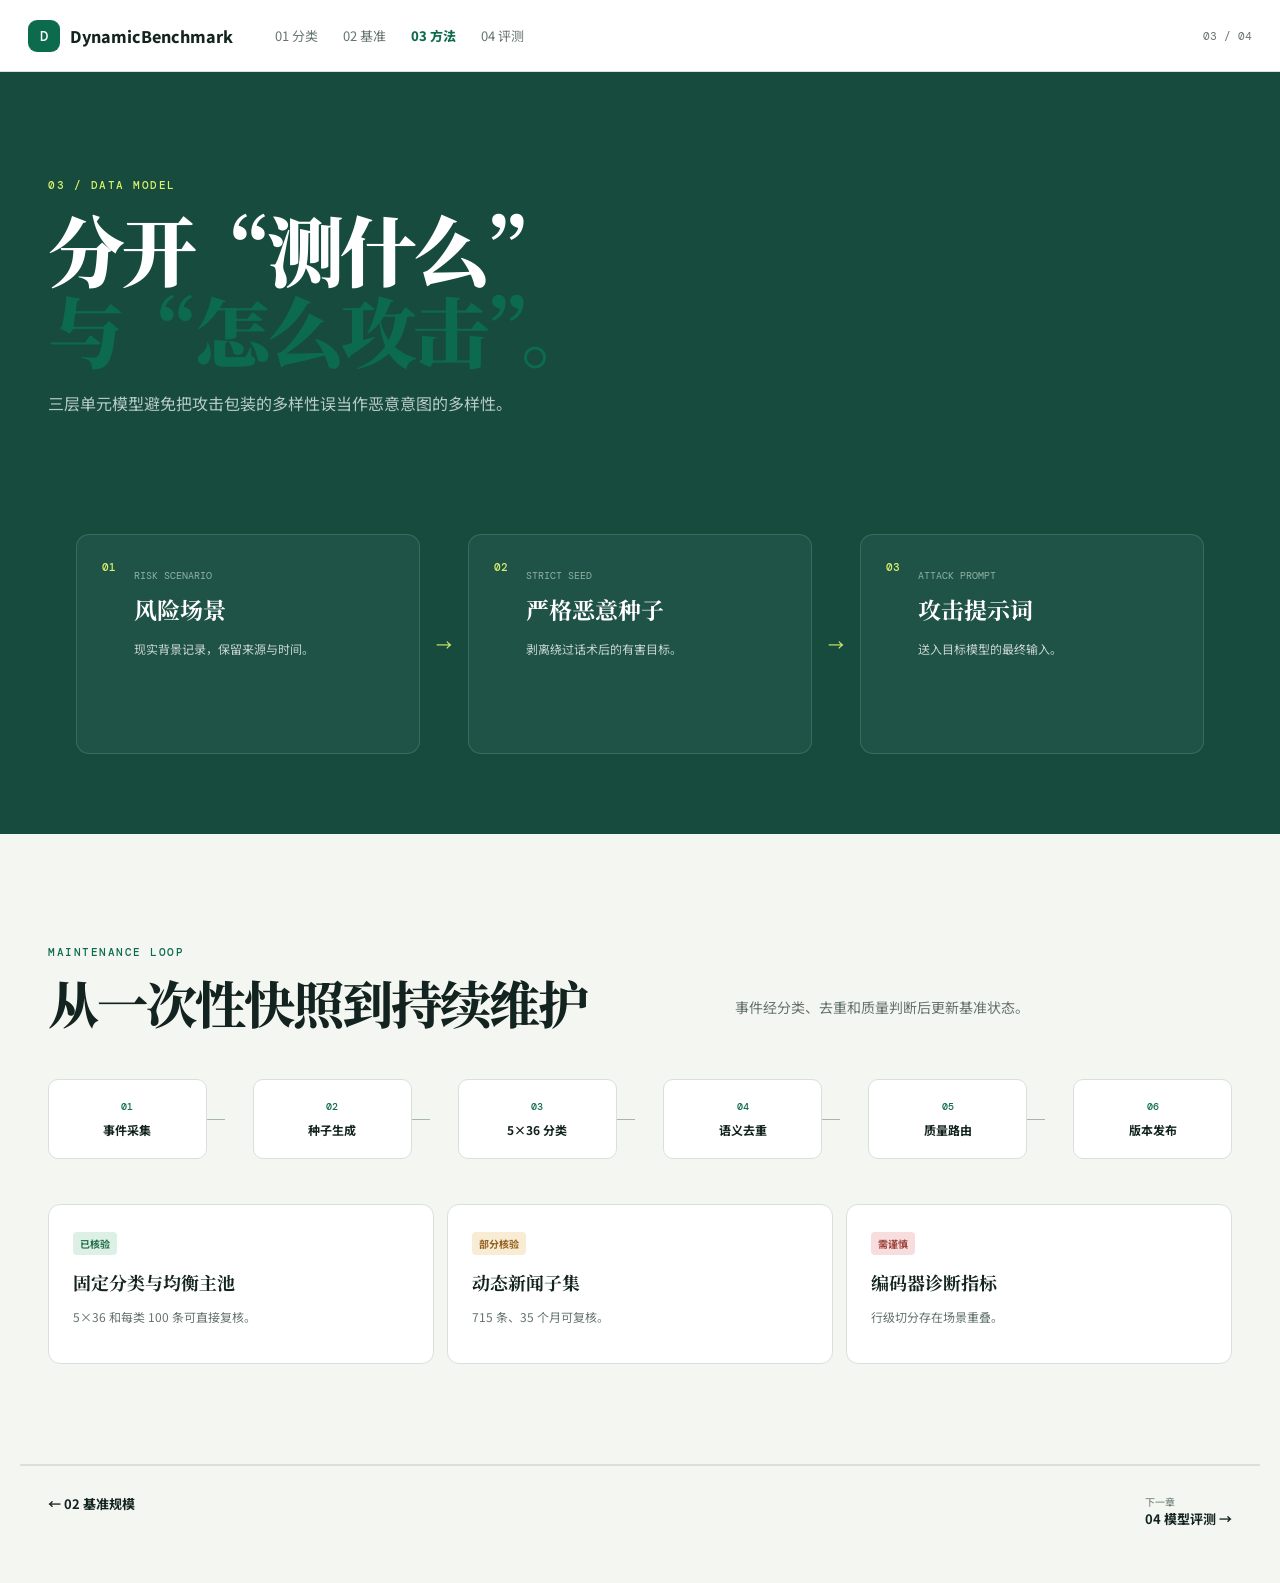
==== methodology.html @ c8704308 "Add files via upload" ====
<!doctype html><html lang="zh-CN"><head><meta charset="utf-8"><meta name="viewport" content="width=device-width,initial-scale=1"><title>03 数据模型｜DynamicBenchmark</title><link rel="stylesheet" href="styles.css"><link rel="stylesheet" href="pages.css"></head><body><header class="site-nav"><a class="brand" href="index.html"><span class="brand-icon">D</span>DynamicBenchmark</a><nav><a href="taxonomy.html">01 分类</a><a href="benchmark.html">02 基准</a><a class="active" href="methodology.html">03 方法</a><a href="evaluation.html">04 评测</a></nav><span class="version">03 / 04</span></header><main><section class="page-hero dark"><p class="section-index">03 / DATA MODEL</p><h1>分开“测什么”<br><em>与“怎么攻击”。</em></h1><p>三层单元模型避免把攻击包装的多样性误当作恶意意图的多样性。</p></section><section class="data-model page-content"><div class="layer-flow section-shell"><article><span>01</span><div><small>RISK SCENARIO</small><h3>风险场景</h3><p>现实背景记录，保留来源与时间。</p></div></article><i>→</i><article><span>02</span><div><small>STRICT SEED</small><h3>严格恶意种子</h3><p>剥离绕过话术后的有害目标。</p></div></article><i>→</i><article><span>03</span><div><small>ATTACK PROMPT</small><h3>攻击提示词</h3><p>送入目标模型的最终输入。</p></div></article></div></section><section class="maintenance section-shell"><div class="section-head"><div><p class="section-index">MAINTENANCE LOOP</p><h2>从一次性快照到持续维护</h2></div><p>事件经分类、去重和质量判断后更新基准状态。</p></div><div class="pipeline"><div><b>01</b><span>事件采集</span></div><i></i><div><b>02</b><span>种子生成</span></div><i></i><div><b>03</b><span>5×36 分类</span></div><i></i><div><b>04</b><span>语义去重</span></div><i></i><div><b>05</b><span>质量路由</span></div><i></i><div><b>06</b><span>版本发布</span></div></div><div class="audit-grid"><article><span class="status supported">已核验</span><h3>固定分类与均衡主池</h3><p>5×36 和每类 100 条可直接复核。</p></article><article><span class="status partial">部分核验</span><h3>动态新闻子集</h3><p>715 条、35 个月可复核。</p></article><article><span class="status caution">需谨慎</span><h3>编码器诊断指标</h3><p>行级切分存在场景重叠。</p></article></div></section><nav class="chapter-nav section-shell"><a href="benchmark.html">← 02 基准规模</a><a href="evaluation.html"><span>下一章</span>04 模型评测 →</a></nav></main></body></html>
---- styles.css ----
@import url('https://fonts.googleapis.com/css2?family=DM+Mono:wght@400;500&family=Noto+Sans+SC:wght@400;500;600;700;800&family=Noto+Serif+SC:wght@600;700;900&display=swap');
:root{--ink:#13231f;--muted:#64736e;--paper:#f4f6f1;--white:#fff;--line:#d9e0da;--green:#0c6b4d;--green2:#164b3e;--mint:#d9f06b;--orange:#ea7d45;--blue:#5d8fa8;--red:#c95850}*{box-sizing:border-box}html{scroll-behavior:smooth}body{margin:0;background:var(--paper);color:var(--ink);font-family:'Noto Sans SC',sans-serif}.site-nav{height:72px;position:sticky;top:0;z-index:20;display:flex;align-items:center;gap:42px;padding:0 max(28px,calc((100vw - 1240px)/2));background:rgba(255,255,255,.94);backdrop-filter:blur(14px);border-bottom:1px solid var(--line)}.brand{display:flex;align-items:center;gap:10px;color:var(--ink);font-weight:800;text-decoration:none}.brand-icon{display:grid;place-items:center;width:32px;height:32px;background:var(--green);border-radius:9px;color:#fff;font:500 14px 'DM Mono'}.site-nav nav{display:flex;gap:25px;flex:1}.site-nav nav a{color:var(--muted);font-size:13px;text-decoration:none}.site-nav nav a:hover{color:var(--green)}.version{font:11px 'DM Mono';color:var(--muted)}.section-shell{max-width:1240px;margin:auto;padding-left:28px;padding-right:28px}.hero{min-height:720px;display:grid;grid-template-columns:1.08fr .92fr;align-items:center;gap:70px;padding-top:70px;padding-bottom:85px}.kicker,.section-index,.mini-label{font:500 11px 'DM Mono';letter-spacing:1.5px;color:var(--green)}h1{margin:16px 0 26px;font:900 clamp(56px,7vw,94px)/1.05 'Noto Serif SC',serif;letter-spacing:-4px}h1 em{color:var(--green);font-style:normal}.hero-lead{max-width:690px;color:#4e5e58;font-size:17px;line-height:1.9}.hero-actions{display:flex;gap:12px;margin:31px 0}.hero-actions a{padding:12px 17px;border-radius:8px;font-size:13px;font-weight:700;text-decoration:none}.primary{background:var(--green);color:#fff}.secondary{border:1px solid var(--line);background:#fff;color:var(--ink)}.hero-proof{display:flex;flex-wrap:wrap;gap:8px}.hero-proof span{padding:6px 9px;background:#e7ece6;border-radius:20px;color:#586861;font-size:11px}.hero-visual{position:relative;aspect-ratio:1;display:grid;place-items:center}.core{z-index:3;width:220px;height:220px;display:flex;flex-direction:column;align-items:center;justify-content:center;background:var(--green2);border:8px solid #e7eee8;border-radius:50%;color:#fff;box-shadow:0 20px 60px #1e483830}.core small{font:10px 'DM Mono';color:var(--mint)}.core strong{font:700 52px 'Noto Serif SC'}.core span{font-size:12px;color:#cbd9d4}.orbit{position:absolute;border:1px solid #bfd0c6;border-radius:50%}.orbit-a{inset:12%}.orbit-b{inset:2%;border-style:dashed}.satellite{position:absolute;z-index:4;min-width:112px;padding:13px 15px;background:#fff;border:1px solid var(--line);border-radius:10px;box-shadow:0 10px 35px #163c2e15}.satellite b,.satellite small{display:block}.satellite b{font:700 25px 'Noto Serif SC'}.satellite small{color:var(--muted);font-size:10px}.sat-a{top:12%;left:2%}.sat-b{right:0;top:27%}.sat-c{left:12%;bottom:10%}.taxonomy,.inventory,.maintenance,.evaluation{padding-top:100px;padding-bottom:100px}.section-head{display:grid;grid-template-columns:1.1fr .9fr;gap:80px;align-items:end;margin-bottom:38px}.section-head h2{max-width:700px;margin:8px 0 0;font:800 clamp(34px,4vw,54px)/1.25 'Noto Serif SC';letter-spacing:-2px}.section-head>p{color:var(--muted);font-size:14px;line-height:1.8}.domain-tabs{display:flex;gap:8px;overflow:auto;padding-bottom:10px}.domain-tab{border:1px solid var(--line);background:#fff;border-radius:9px;padding:12px 14px;color:var(--muted);font-size:12px;cursor:pointer;white-space:nowrap}.domain-tab b{margin-left:8px;font:500 11px 'DM Mono'}.domain-tab.active{background:var(--green);border-color:var(--green);color:#fff}.domain-panel{display:grid;grid-template-columns:.72fr 1.28fr;gap:18px;margin-top:16px}.domain-summary,.label-grid{background:#fff;border:1px solid var(--line);border-radius:14px}.domain-summary{padding:30px}.domain-summary .domain-no{font:500 11px 'DM Mono';color:var(--green)}.domain-summary h3{font:700 28px 'Noto Serif SC';margin:13px 0}.domain-summary p{color:var(--muted);font-size:13px;line-height:1.75}.label-grid{display:grid;grid-template-columns:repeat(2,1fr);gap:1px;padding:8px;background:var(--line)}.label{display:flex;align-items:center;gap:12px;padding:14px;background:#fff}.label b{color:#9aa8a1;font:500 10px 'DM Mono'}.label span{font-size:13px}.evidence-note{margin-top:18px;color:#697872;font-size:11px;line-height:1.7}.evidence-note span{margin-right:8px;padding:3px 6px;border:1px solid #bac8c0;border-radius:4px;color:var(--green);font-weight:700}.inventory{border-top:1px solid var(--line)}.metric-grid{display:grid;grid-template-columns:repeat(4,1fr);gap:13px}.metric-card{min-height:230px;padding:24px;background:#fff;border:1px solid var(--line);border-radius:13px}.metric-card.accent{background:var(--green);color:#fff}.metric-card span{font:500 11px 'DM Mono';color:var(--green)}.metric-card.accent span{color:var(--mint)}.metric-card strong{display:block;margin:16px 0 10px;font:800 45px 'Noto Serif SC'}.metric-card p{color:var(--muted);font-size:12px;line-height:1.75}.metric-card.accent p{color:#cee0d8}.composition-card{display:grid;grid-template-columns:.8fr 1.2fr;gap:60px;margin-top:16px;padding:34px;background:#e8ede7;border-radius:14px}.composition-card h3{font:700 24px 'Noto Serif SC';margin:7px 0}.composition-card p{color:var(--muted);font-size:12px;line-height:1.7}.composition-chart{align-self:center}.bar{display:flex;height:24px;overflow:hidden;border-radius:20px;background:#ddd}.bar span:nth-child(1){background:var(--green)}.bar span:nth-child(2){background:var(--orange)}.bar span:nth-child(3){background:var(--blue)}.composition-chart ul{display:flex;gap:18px;list-style:none;padding:14px 0 0;margin:0;flex-wrap:wrap}.composition-chart li{font-size:11px;color:var(--muted)}.composition-chart i{display:inline-block;width:8px;height:8px;border-radius:50%;margin-right:5px}.c1{background:var(--green)}.c2{background:var(--orange)}.c3{background:var(--blue)}.data-model{max-width:none;padding-top:90px;padding-bottom:90px;background:var(--green2);color:#fff}.data-model>.section-head,.data-model>.layer-flow,.data-model>.model-foot{max-width:1184px;margin-left:auto;margin-right:auto}.section-head.light .section-index{color:var(--mint)}.section-head.light>p{color:#c5d4cf}.layer-flow{display:grid;grid-template-columns:1fr auto 1fr auto 1fr;gap:16px;align-items:center}.layer-flow article{min-height:220px;display:flex;gap:18px;padding:25px;background:#ffffff0c;border:1px solid #ffffff21;border-radius:13px}.layer-flow article>span{color:var(--mint);font:500 11px 'DM Mono'}.layer-flow small{color:#8fb3a6;font:10px 'DM Mono'}.layer-flow h3{margin:9px 0;font:700 23px 'Noto Serif SC'}.layer-flow p{color:#c7d4cf;font-size:12px;line-height:1.75}.layer-flow>i{color:var(--mint);font-style:normal}.model-foot{display:grid;grid-template-columns:repeat(3,1fr);margin-top:20px;border-top:1px solid #ffffff24}.model-foot div{padding:18px;border-right:1px solid #ffffff24}.model-foot b,.model-foot span{display:block}.model-foot span{margin-top:5px;color:#9fb7ae;font-size:11px}.maintenance{border-bottom:1px solid var(--line)}.pipeline{display:grid;grid-template-columns:repeat(11,auto);align-items:center;margin:45px 0}.pipeline div{min-width:130px;padding:20px 12px;background:#fff;border:1px solid var(--line);border-radius:10px;text-align:center}.pipeline b,.pipeline span{display:block}.pipeline b{font:500 10px 'DM Mono';color:var(--green)}.pipeline span{margin-top:8px;font-size:12px;font-weight:700}.pipeline i{width:18px;height:1px;background:#a7b7ae}.audit-grid{display:grid;grid-template-columns:repeat(3,1fr);gap:13px}.audit-grid article{padding:24px;background:#fff;border:1px solid var(--line);border-radius:12px}.status{display:inline-block;padding:4px 7px;border-radius:4px;font-size:10px;font-weight:700}.supported{background:#ddf0e5;color:#247049}.partial{background:#f8ecd4;color:#946220}.caution{background:#f7dddd;color:#9f4640}.audit-grid h3{font:700 18px 'Noto Serif SC';margin:14px 0 8px}.audit-grid p{color:var(--muted);font-size:12px;line-height:1.7}.evaluation{padding-bottom:130px}.protocol-strip{display:grid;grid-template-columns:repeat(4,1fr);background:var(--green);border-radius:12px;color:#fff}.protocol-strip div{padding:20px 24px;border-right:1px solid #ffffff30}.protocol-strip span,.protocol-strip b{display:block}.protocol-strip span{font-size:10px;color:#add0c2}.protocol-strip b{margin-top:5px;font-size:13px}.score-explainer{display:grid;grid-template-columns:repeat(3,1fr);gap:12px;margin:14px 0 30px}.score-explainer div{padding:19px;background:#e8ede7;border-radius:9px}.score-explainer strong{font:700 14px 'Noto Serif SC'}.score-explainer p{color:var(--muted);font-size:11px;line-height:1.65}.leaderboard-wrap{overflow:auto;background:#fff;border:1px solid var(--line);border-radius:13px}.leaderboard{width:100%;border-collapse:collapse;min-width:760px}.leaderboard th{padding:13px 16px;border-bottom:1px solid var(--line);text-align:left;color:var(--muted);font:500 10px 'DM Mono'}.leaderboard td{padding:17px 16px;border-bottom:1px solid #ecf0ec;font-size:13px}.rank{font:500 11px 'DM Mono';color:var(--muted)}.model-name{font-weight:800}.score-cell{font:700 22px 'Noto Serif SC';color:var(--green)}.progress{width:120px;height:5px;background:#e5eae6;border-radius:5px;overflow:hidden}.progress i{display:block;height:100%;background:var(--green)}.badge{display:inline-block;padding:4px 7px;border-radius:4px;font-size:10px}.badge.complete{background:#ddf0e5;color:#247049}.badge.pending{background:#f8ecd4;color:#946220}.dimension-head{display:flex;align-items:end;justify-content:space-between;margin:55px 0 18px}.dimension-head h3{margin:6px 0 0;font:700 28px 'Noto Serif SC'}.matrix-tabs{display:flex;gap:6px;flex-wrap:wrap}.matrix-tabs button{padding:7px 9px;border:1px solid var(--line);border-radius:6px;background:#fff;color:var(--muted);font-size:10px;cursor:pointer}.matrix-tabs button.active{background:var(--green);color:#fff;border-color:var(--green)}.matrix{overflow:auto;border:1px solid var(--line);border-radius:12px;background:#fff}.matrix table{width:100%;min-width:820px;border-collapse:collapse}.matrix th,.matrix td{padding:12px 14px;border-bottom:1px solid #edf0ed;text-align:left;font-size:11px}.matrix th{color:var(--muted);font:500 9px 'DM Mono';position:sticky;top:0;background:#fff}.matrix .dim-name{font-weight:700}.heat{display:inline-grid;place-items:center;min-width:52px;padding:5px 7px;border-radius:5px;font:500 10px 'DM Mono'}footer{display:flex;align-items:center;gap:12px;padding:36px max(28px,calc((100vw - 1184px)/2));background:#10251e;color:#fff}footer div{display:flex;align-items:center;gap:9px}footer p{flex:1;color:#91a69e;font-size:11px}footer a{color:var(--mint);font-size:11px;text-decoration:none}@media(max-width:900px){.site-nav nav,.version{display:none}.hero{grid-template-columns:1fr;min-height:auto}.hero-visual{max-width:520px;margin:auto;width:100%}.section-head{grid-template-columns:1fr;gap:16px}.domain-panel,.composition-card{grid-template-columns:1fr}.metric-grid{grid-template-columns:1fr 1fr}.layer-flow{grid-template-columns:1fr}.layer-flow>i{transform:rotate(90deg);text-align:center}.model-foot,.audit-grid,.score-explainer{grid-template-columns:1fr}.pipeline{grid-template-columns:1fr;gap:5px}.pipeline i{width:1px;height:15px;margin:auto}.protocol-strip{grid-template-columns:1fr 1fr}}@media(max-width:560px){h1{font-size:51px;letter-spacing:-2px}.hero{padding-top:55px}.hero-visual{display:none}.taxonomy,.inventory,.maintenance,.evaluation{padding-top:72px;padding-bottom:72px}.metric-grid,.protocol-strip{grid-template-columns:1fr}.label-grid{grid-template-columns:1fr}.section-head h2{font-size:35px}.composition-chart ul{display:block}.composition-chart li{margin:7px 0}.dimension-head{display:block}.matrix-tabs{margin-top:15px}}
---- pages.css ----
.site-nav nav a.active{color:var(--green);font-weight:800}.page-hero{padding-top:95px;padding-bottom:70px}.page-hero h1{font-size:clamp(48px,6vw,78px);margin-bottom:20px}.page-hero>p:last-child{max-width:720px;color:var(--muted);font-size:16px;line-height:1.8}.page-hero.dark{max-width:none;padding-left:max(28px,calc((100vw - 1184px)/2));padding-right:max(28px,calc((100vw - 1184px)/2));background:var(--green2);color:#fff}.page-hero.dark .section-index{color:var(--mint)}.page-hero.dark>p:last-child{color:#b9cbc4}.page-content{padding-top:30px;padding-bottom:80px}.chapter-overview{padding-top:70px;padding-bottom:120px;border-top:1px solid var(--line)}.chapter-grid{display:grid;grid-template-columns:repeat(5,1fr);gap:12px}.chapter-grid a{min-height:220px;padding:23px;background:#fff;border:1px solid var(--line);border-radius:12px;color:var(--ink);text-decoration:none;transition:.2s}.chapter-grid a:hover{transform:translateY(-4px);border-color:#93afa1;box-shadow:0 12px 30px #1d44351a}.chapter-grid b{font:500 12px 'DM Mono';color:var(--green)}.chapter-grid span{display:block;margin:28px 0 8px;font:700 20px 'Noto Serif SC'}.chapter-grid p{color:var(--muted);font-size:11px;line-height:1.7}.chapter-nav{display:flex;justify-content:space-between;padding-top:28px;padding-bottom:55px;border-top:1px solid var(--line)}.chapter-nav a{color:var(--ink);font-size:13px;font-weight:700;text-decoration:none}.chapter-nav span{display:block;color:var(--muted);font-size:10px;font-weight:400}.taxonomy-all{margin-top:55px}.all-labels{display:grid;grid-template-columns:repeat(3,1fr);gap:8px;margin-top:15px}.all-labels div{padding:12px 14px;background:#fff;border:1px solid var(--line);border-radius:7px;font-size:11px}.all-labels b{margin-right:8px;color:#9aa8a1;font:500 9px 'DM Mono'}.definition-grid{display:grid;grid-template-columns:repeat(3,1fr);gap:12px;margin-top:16px}.definition-grid article{padding:23px;background:#fff;border:1px solid var(--line);border-radius:11px}.definition-grid b{font:700 17px 'Noto Serif SC'}.definition-grid p{color:var(--muted);font-size:12px;line-height:1.7}.audit-grid.large{grid-template-columns:repeat(3,1fr)}.evidence-principle{margin-top:18px;padding:40px;background:var(--green2);border-radius:13px;color:#fff}.evidence-principle .mini-label{color:var(--mint)}.evidence-principle blockquote{max-width:850px;margin:20px 0;font:700 30px/1.5 'Noto Serif SC'}.evidence-principle>p:last-child{color:#b9cbc4;font-size:12px;line-height:1.8}@media(max-width:900px){.chapter-grid{grid-template-columns:1fr 1fr}.all-labels{grid-template-columns:1fr 1fr}}@media(max-width:560px){.chapter-grid,.all-labels,.definition-grid,.audit-grid.large{grid-template-columns:1fr}.page-hero{padding-top:60px;padding-bottom:45px}}
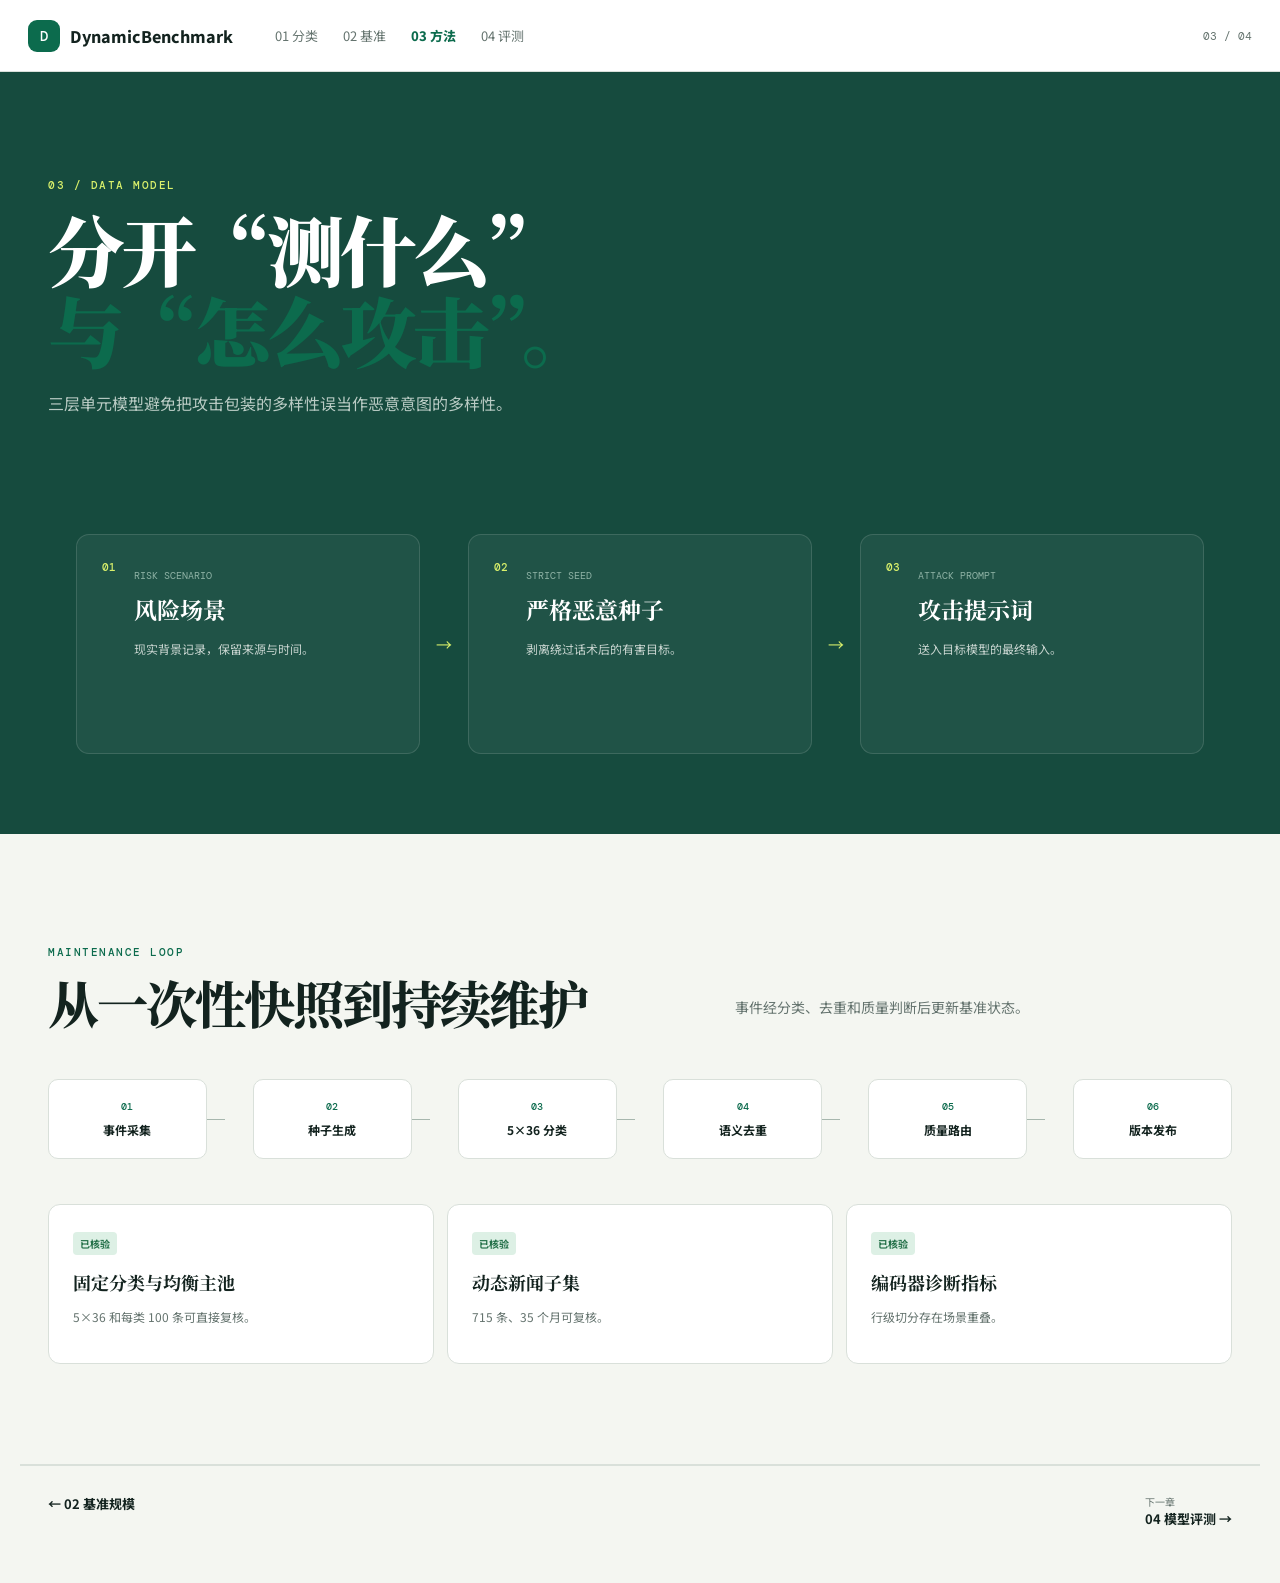
==== commit 953a5d2b: "Fix HTML encoding issues in methodology.html" ====
--- a/methodology.html
+++ b/methodology.html
@@ -1 +1 @@
-<!doctype html><html lang="zh-CN"><head><meta charset="utf-8"><meta name="viewport" content="width=device-width,initial-scale=1"><title>03 数据模型｜DynamicBenchmark</title><link rel="stylesheet" href="styles.css"><link rel="stylesheet" href="pages.css"></head><body><header class="site-nav"><a class="brand" href="index.html"><span class="brand-icon">D</span>DynamicBenchmark</a><nav><a href="taxonomy.html">01 分类</a><a href="benchmark.html">02 基准</a><a class="active" href="methodology.html">03 方法</a><a href="evaluation.html">04 评测</a></nav><span class="version">03 / 04</span></header><main><section class="page-hero dark"><p class="section-index">03 / DATA MODEL</p><h1>分开“测什么”<br><em>与“怎么攻击”。</em></h1><p>三层单元模型避免把攻击包装的多样性误当作恶意意图的多样性。</p></section><section class="data-model page-content"><div class="layer-flow section-shell"><article><span>01</span><div><small>RISK SCENARIO</small><h3>风险场景</h3><p>现实背景记录，保留来源与时间。</p></div></article><i>→</i><article><span>02</span><div><small>STRICT SEED</small><h3>严格恶意种子</h3><p>剥离绕过话术后的有害目标。</p></div></article><i>→</i><article><span>03</span><div><small>ATTACK PROMPT</small><h3>攻击提示词</h3><p>送入目标模型的最终输入。</p></div></article></div></section><section class="maintenance section-shell"><div class="section-head"><div><p class="section-index">MAINTENANCE LOOP</p><h2>从一次性快照到持续维护</h2></div><p>事件经分类、去重和质量判断后更新基准状态。</p></div><div class="pipeline"><div><b>01</b><span>事件采集</span></div><i></i><div><b>02</b><span>种子生成</span></div><i></i><div><b>03</b><span>5×36 分类</span></div><i></i><div><b>04</b><span>语义去重</span></div><i></i><div><b>05</b><span>质量路由</span></div><i></i><div><b>06</b><span>版本发布</span></div></div><div class="audit-grid"><article><span class="status supported">已核验</span><h3>固定分类与均衡主池</h3><p>5×36 和每类 100 条可直接复核。</p></article><article><span class="status partial">部分核验</span><h3>动态新闻子集</h3><p>715 条、35 个月可复核。</p></article><article><span class="status caution">需谨慎</span><h3>编码器诊断指标</h3><p>行级切分存在场景重叠。</p></article></div></section><nav class="chapter-nav section-shell"><a href="benchmark.html">← 02 基准规模</a><a href="evaluation.html"><span>下一章</span>04 模型评测 →</a></nav></main></body></html>
+<!doctype html><html lang="zh-CN"><head><meta charset="utf-8"><meta name="viewport" content="width=device-width,initial-scale=1"><title>03 数据模型｜DynamicBenchmark</title><link rel="stylesheet" href="styles.css"><link rel="stylesheet" href="pages.css"></head><body><header class="site-nav"><a class="brand" href="index.html"><span class="brand-icon">D</span>DynamicBenchmark</a><nav><a href="taxonomy.html">01 分类</a><a href="benchmark.html">02 基准</a><a class="active" href="methodology.html">03 方法</a><a href="evaluation.html">04 评测</a></nav><span class="version">03 / 04</span></header><main><section class="page-hero dark"><p class="section-index">03 / DATA MODEL</p><h1>分开“测什么”<br><em>与“怎么攻击”。</em></h1><p>三层单元模型避免把攻击包装的多样性误当作恶意意图的多样性。</p></section><section class="data-model page-content"><div class="layer-flow section-shell"><article><span>01</span><div><small>RISK SCENARIO</small><h3>风险场景</h3><p>现实背景记录，保留来源与时间。</p></div></article><i>→</i><article><span>02</span><div><small>STRICT SEED</small><h3>严格恶意种子</h3><p>剥离绕过话术后的有害目标。</p></div></article><i>→</i><article><span>03</span><div><small>ATTACK PROMPT</small><h3>攻击提示词</h3><p>送入目标模型的最终输入。</p></div></article></div></section><section class="maintenance section-shell"><div class="section-head"><div><p class="section-index">MAINTENANCE LOOP</p><h2>从一次性快照到持续维护</h2></div><p>事件经分类、去重和质量判断后更新基准状态。</p></div><div class="pipeline"><div><b>01</b><span>事件采集</span></div><i></i><div><b>02</b><span>种子生成</span></div><i></i><div><b>03</b><span>5×36 分类</span></div><i></i><div><b>04</b><span>语义去重</span></div><i></i><div><b>05</b><span>质量路由</span></div><i></i><div><b>06</b><span>版本发布</span></div></div><div class="audit-grid"><article><span class="status supported">已核验</span><h3>固定分类与均衡主池</h3><p>5×36 和每类 100 条可直接复核。</p></article><article><span class="status supported">已核验</span><h3>动态新闻子集</h3><p>715 条、35 个月可复核。</p></article><article><span class="status supported">已核验</span><h3>编码器诊断指标</h3><p>行级切分存在场景重叠。</p></article></div></section><nav class="chapter-nav section-shell"><a href="benchmark.html">← 02 基准规模</a><a href="evaluation.html"><span>下一章</span>04 模型评测 →</a></nav></main></body></html>
